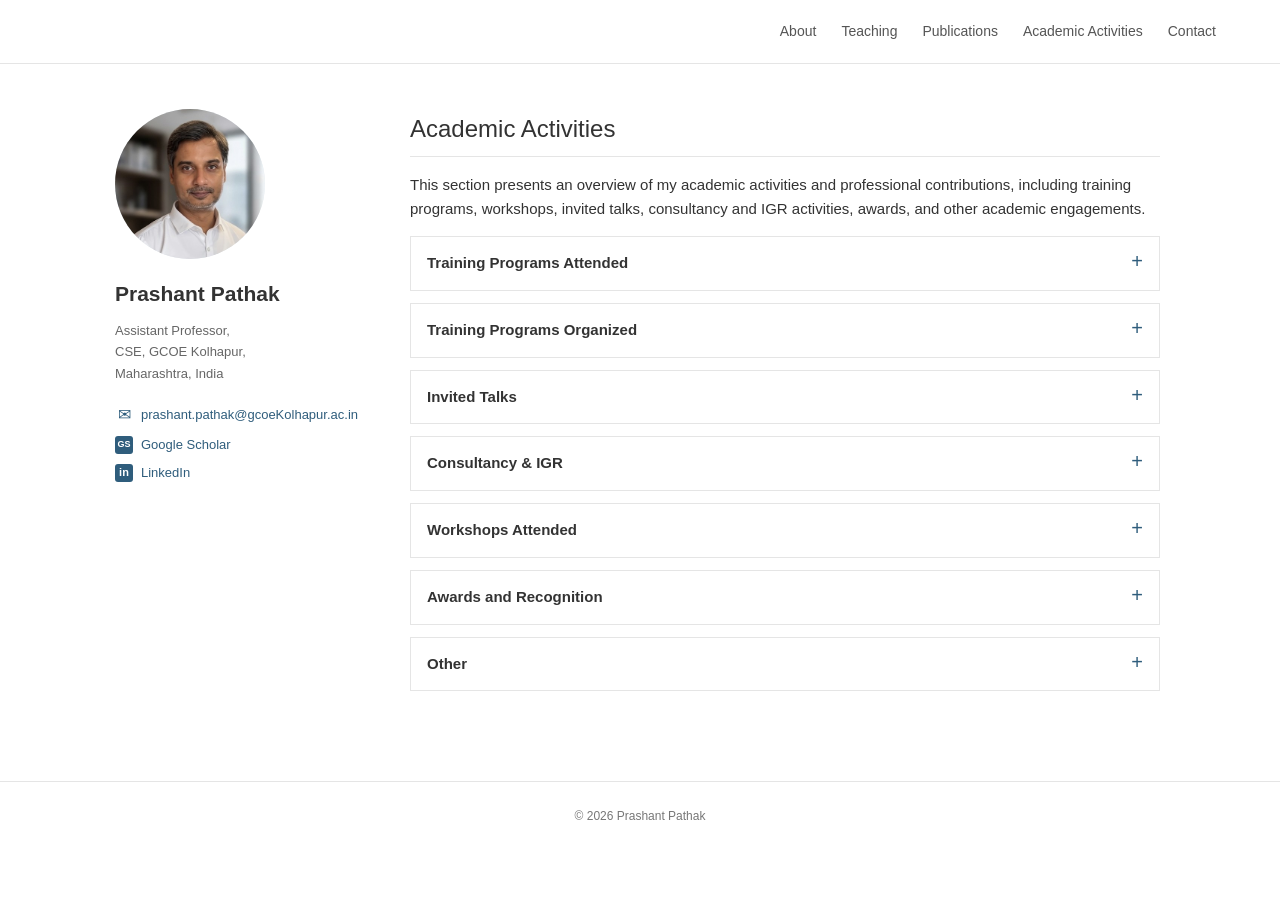
==== academic-activities.html @ aeab1cfc "Create personal academic website" ====
<!DOCTYPE html>
<html lang="en">
<head>
  <meta charset="UTF-8">
  <meta name="viewport" content="width=device-width, initial-scale=1.0">
  <meta name="description" content="Academic activities of Dr. Prashant Digambar Pathak">
  <title>Academic Activities | Prashant Pathak</title>
  <link rel="stylesheet" href="style.css">
  <script src="include.js" defer></script>
</head>
<body>
  <div data-include="header"></div>
  <div class="page">
    <div data-include="sidebar"></div>
    <main class="content">
      <section id="academic-activities">
        <h2>Academic Activities</h2>
        <p>This section presents an overview of my academic activities and professional contributions, including training programs, workshops, invited talks, consultancy and IGR activities, awards, and other academic engagements.</p>

        <details class="activity-panel">
          <summary>Training Programs Attended</summary>
          <ul>
            <li><span class="activity-placeholder">Add training program, organizing institution, and year</span></li>
          </ul>
        </details>

        <details class="activity-panel">
          <summary>Training Programs Organized</summary>
          <ul>
            <li><span class="activity-placeholder">Add program title, role, institution, and year</span></li>
          </ul>
        </details>

        <details class="activity-panel">
          <summary>Invited Talks</summary>
          <ul>
            <li><span class="activity-placeholder">Add talk title, host institution, and date</span></li>
          </ul>
        </details>

        <details class="activity-panel">
          <summary>Consultancy &amp; IGR</summary>
          <ul>
            <li><span class="activity-placeholder">Add consultancy or IGR activity, organization, and year</span></li>
          </ul>
        </details>

        <details class="activity-panel">
          <summary>Workshops Attended</summary>
          <ul>
            <li><span class="activity-placeholder">Add workshop title, organizing institution, and year</span></li>
          </ul>
        </details>

        <details class="activity-panel">
          <summary>Awards and Recognition</summary>
          <ul>
            <li><span class="activity-placeholder">Add award or recognition, awarding body, and year</span></li>
          </ul>
        </details>

        <details class="activity-panel">
          <summary>Other</summary>
          <ul>
            <li><span class="activity-placeholder">Add other academic or professional activity</span></li>
          </ul>
        </details>
      </section>
    </main>
  </div>
  <div data-include="footer"></div>
</body>
</html>
---- style.css ----
:root {
  --accent: #2f5d7c;
  --text: #333;
  --muted: #666;
  --line: #e5e5e5;
  --background: #fff;
}

* { box-sizing: border-box; }
html { scroll-behavior: smooth; }
body {
  margin: 0;
  color: var(--text);
  background: var(--background);
  font-family: -apple-system, BlinkMacSystemFont, "Segoe UI", Arial, sans-serif;
  font-size: 15px;
  line-height: 1.65;
}
a { color: var(--accent); text-decoration: none; }
a:hover { text-decoration: underline; }

.site-header {
  min-height: 64px;
  padding: 0 5%;
  border-bottom: 1px solid var(--line);
  display: flex;
  align-items: center;
  justify-content: space-between;
}
.site-title { color: #222; font-size: 18px; font-weight: 600; }
nav { display: flex; gap: 25px; }
nav a { color: #555; font-size: 14px; }
.menu-toggle { display: none; }

.page {
  max-width: 1100px;
  margin: 45px auto;
  padding: 0 25px;
  display: grid;
  grid-template-columns: 230px minmax(0, 1fr);
  gap: 65px;
}
.sidebar {
  align-self: start;
  position: sticky;
  top: 20px;
  text-align: left;
}
.photo-placeholder,
.sidebar img {
  width: 150px;
  height: 150px;
  margin: 0 0 18px;
  border-radius: 50%;
  object-fit: cover;
}
.photo-placeholder {
  display: grid;
  place-items: center;
  background: #e8eef2;
  color: var(--accent);
  font-size: 32px;
  font-weight: 600;
}
.sidebar h1 { margin: 0 0 8px; font-size: 21px; }
.sidebar p { margin: 0; color: var(--muted); font-size: 13px; }
.contact-list { margin: 20px 0 0; padding: 0; list-style: none; font-size: 13px; }
.contact-list li { margin: 6px 0; }
.contact-list a { display: inline-flex; align-items: center; gap: 8px; }
.link-icon {
  display: inline-grid;
  width: 18px;
  height: 18px;
  place-items: center;
  color: var(--accent);
  font-size: 16px;
  line-height: 1;
}
.link-icon-scholar,
.link-icon-linkedin {
  border-radius: 3px;
  background: var(--accent);
  color: #fff;
  font-size: 9px;
  font-weight: 700;
  letter-spacing: 0;
}
.link-icon-linkedin { font-size: 11px; }

.content { max-width: 750px; }
section { margin-bottom: 45px; scroll-margin-top: 25px; }
h2 { margin: 0 0 16px; padding-bottom: 7px; border-bottom: 1px solid var(--line); font-size: 24px; font-weight: 500; }
h3 { margin: 25px 0 8px; font-size: 17px; }
p { margin: 0 0 14px; }
.experience-list { margin: 8px 0 0 8px; padding-left: 28px; border-left: 2px solid var(--line); }
.experience-item { position: relative; padding-bottom: 8px; }
.experience-item::before {
  position: absolute;
  top: 7px;
  left: -35px;
  width: 10px;
  height: 10px;
  border: 2px solid var(--background);
  border-radius: 50%;
  background: var(--accent);
  box-shadow: 0 0 0 1px var(--accent);
  content: "";
}
.experience-item h3 { margin-top: 0; }
.education-item { display: flex; align-items: flex-start; gap: 14px; margin-bottom: 22px; }
.education-item:last-child { margin-bottom: 0; }
.education-logo { width: 58px; height: 58px; flex: 0 0 58px; object-fit: contain; }
.education-item h3 { margin-top: 0; }
ul, ol { padding-left: 22px; }
li { margin-bottom: 8px; }
.publications { padding-left: 32px; }
.publications li { margin-bottom: 24px; padding-left: 8px; }
.publications li::marker { color: var(--accent); font-weight: 600; }
.publications h3 { margin: 0 0 5px; font-size: 16px; font-weight: 600; line-height: 1.45; }
.publication-authors,
.publication-venue { margin: 0 0 4px; }
.publication-authors { color: var(--text); }
.publication-venue { color: var(--muted); font-size: 14px; }
.teaching-table { width: 100%; border-collapse: collapse; font-size: 14px; }
.teaching-table th,
.teaching-table td { padding: 12px 14px; border-bottom: 1px solid var(--line); text-align: left; vertical-align: top; }
.teaching-table th { color: var(--muted); font-size: 12px; font-weight: 600; letter-spacing: 0.04em; text-transform: uppercase; }
.teaching-table th:first-child,
.teaching-table td:first-child { width: 65%; }
.teaching-placeholder { color: var(--muted); font-style: italic; }
.teaching-template td { border-bottom: 0; }
.activity-panel { margin-bottom: 12px; border: 1px solid var(--line); }
.activity-panel summary { padding: 14px 16px; color: var(--text); font-weight: 600; cursor: pointer; list-style: none; }
.activity-panel summary::-webkit-details-marker { display: none; }
.activity-panel summary::after { float: right; color: var(--accent); content: "+"; font-size: 20px; font-weight: 400; line-height: 1; }
.activity-panel[open] summary { border-bottom: 1px solid var(--line); }
.activity-panel[open] summary::after { content: "-"; }
.activity-panel ul { margin: 0; padding: 14px 28px 8px 38px; }
.activity-placeholder { color: var(--muted); font-style: italic; }

footer { padding: 25px; border-top: 1px solid var(--line); color: #777; text-align: center; font-size: 12px; }

@media (max-width: 720px) {
  .site-header { position: relative; padding: 15px 20px; align-items: center; flex-wrap: wrap; gap: 12px; }
  .site-title { align-self: flex-start; }
  .menu-toggle {
    display: inline-flex;
    align-items: center;
    gap: 8px;
    margin-left: auto;
    padding: 7px 0;
    border: 0;
    background: transparent;
    color: var(--accent);
    font: inherit;
    font-size: 14px;
    cursor: pointer;
  }
  .menu-icon,
  .menu-icon::before,
  .menu-icon::after {
    display: block;
    width: 18px;
    height: 2px;
    background: currentColor;
  }
  .menu-icon { position: relative; }
  .menu-icon::before,
  .menu-icon::after { position: absolute; content: ""; left: 0; }
  .menu-icon::before { top: -6px; }
  .menu-icon::after { top: 6px; }
  nav {
    display: none;
    width: 100%;
    flex-direction: column;
    gap: 0;
    border-top: 1px solid var(--line);
  }
  nav.is-open { display: flex; }
  nav a { padding: 10px 0; border-bottom: 1px solid var(--line); }
  .page { grid-template-columns: 1fr; gap: 40px; margin-top: 35px; }
  .sidebar {
    position: static;
    padding: 20px 0 30px;
    border-bottom: 1px solid var(--line);
    background: var(--background);
    text-align: left;
  }
  .photo-placeholder,
  .sidebar img { margin-left: 0; margin-right: 0; }
  .education-item { gap: 10px; }
  .education-logo { width: 48px; height: 48px; flex-basis: 48px; }
  .teaching-table th,
  .teaching-table td { padding: 10px 8px; }
  .teaching-table th:first-child,
  .teaching-table td:first-child { width: 58%; }
}
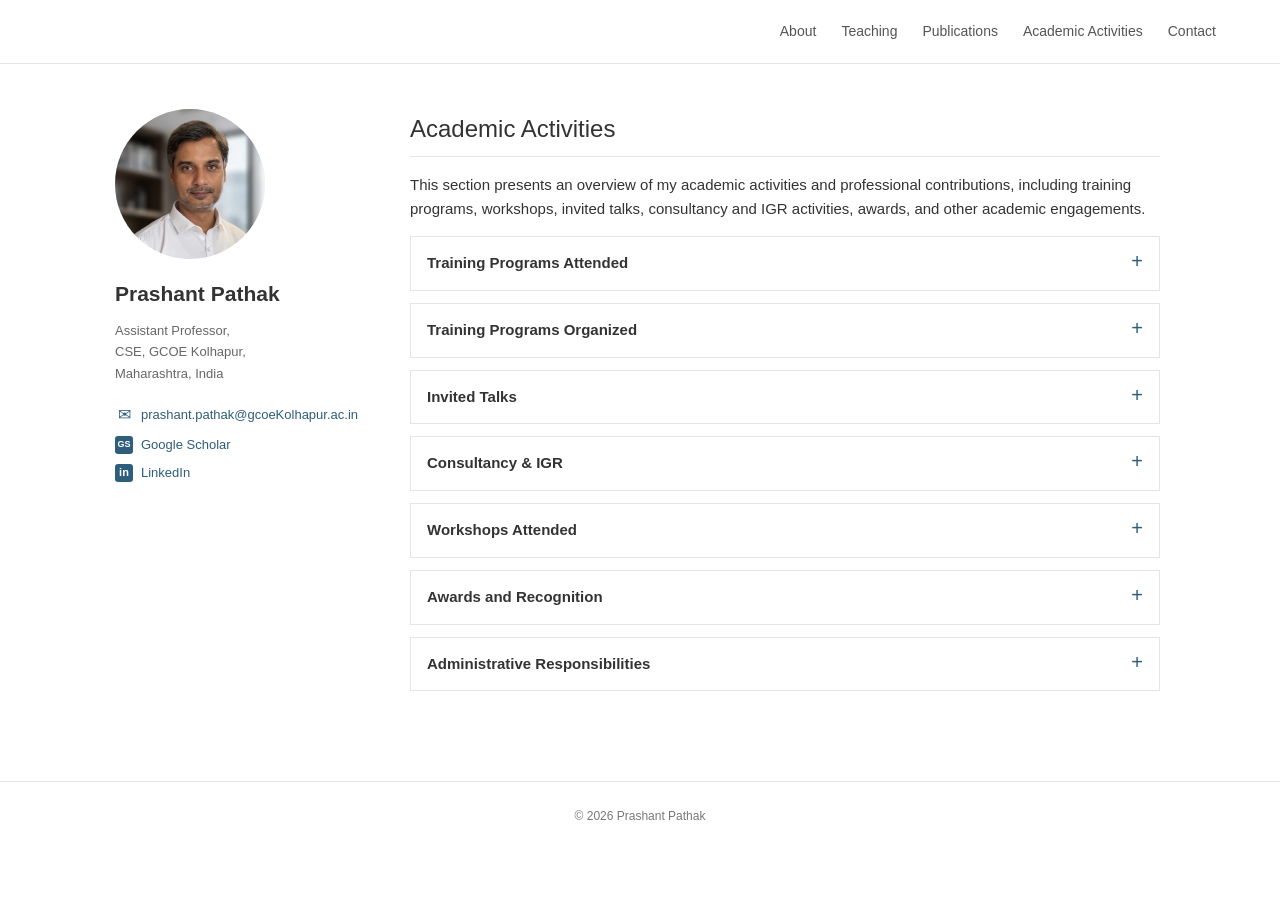
==== commit a42754ec: "Merge branch 'main' of https://github.com/theprashantpathak/theprashantpathak.github.io" ====
--- a/academic-activities.html
+++ b/academic-activities.html
@@ -1,5 +1,6 @@
 <!DOCTYPE html>
 <html lang="en">
+
 <head>
   <meta charset="UTF-8">
   <meta name="viewport" content="width=device-width, initial-scale=1.0">
@@ -8,6 +9,7 @@
   <link rel="stylesheet" href="style.css">
   <script src="include.js" defer></script>
 </head>
+
 <body>
   <div data-include="header"></div>
   <div class="page">
@@ -15,26 +17,125 @@
     <main class="content">
       <section id="academic-activities">
         <h2>Academic Activities</h2>
-        <p>This section presents an overview of my academic activities and professional contributions, including training programs, workshops, invited talks, consultancy and IGR activities, awards, and other academic engagements.</p>
+        <p>This section presents an overview of my academic activities and professional contributions, including
+          training programs, workshops, invited talks, consultancy and IGR activities, awards, and other academic
+          engagements.</p>
 
         <details class="activity-panel">
           <summary>Training Programs Attended</summary>
           <ul>
-            <li><span class="activity-placeholder">Add training program, organizing institution, and year</span></li>
+
+            <li><strong>Android Programming</strong> — CNC Web World, Pune | 12–26 September 2012 | 2 Weeks</li>
+
+            <li><strong>Self Management &amp; Team Management for Success: Breaking the Barriers</strong> — GECA,
+              Aurangabad | 18 September 2012 | 1 Day</li>
+
+            <li><strong>Windows Communication Foundation 4.0</strong> — Seed Infotech, Pune | 28–30 June 2013 | 3 Days
+            </li>
+
+            <li><strong>Big Data Analytics – Foundation</strong> — SkillCert Consultancy, Aurangabad | 10–11 December
+              2014 | 2 Days</li>
+
+            <li><strong>NBA Preparation</strong> — ESCI India, Aurangabad | 20–21 December 2014 | 2 Days</li>
+
+            <li><strong>Cyber Security &amp; Cyber Crimes</strong> — MIT Aurangabad, Aurangabad | 14–15 February 2015 |
+              2 Days</li>
+
+            <li><strong>Faculty Development Program</strong> — Tata Consultancy Services, Pune | 31 March 2016 | 1 Day
+            </li>
+
+            <li><strong>Technology-Driven Innovation &amp; Entrepreneurship</strong> — IIT Bombay, Aurangabad | 8–12
+              February 2017 | 1 Week</li>
+
+            <li><strong>Optimization in Machine Learning</strong> — GECA, Aurangabad | 27 February–3 March 2017 | 1 Week
+            </li>
+
+            <li><strong>Cloud Computing Through ICT</strong> — NITTTR Chandigarh, Aurangabad | 23–27 October 2017 | 1
+              Week</li>
+
+            <li><strong>Python Programming for Image Processing</strong> — GECA, Aurangabad | 19–23 September 2018 | 1
+              Week</li>
+
+            <li><strong>Training the Trainers for the Course: Engineering Exploration</strong> — GECA, Aurangabad | 3–7
+              August 2018 | 1 Week</li>
+
+            <li><strong>Entrepreneurship &amp; Innovation</strong> — GECA, Aurangabad | 8–10 February 2019 | 3 Days</li>
+
+            <li><strong>Marathwada Incubator Bootcamp – Collaborate</strong> — CMIA and MAGIC, Aurangabad | 23–24 March
+              2019 | 2 Days</li>
+
+            <li><strong>Regional Research Symposium on PBL</strong> — KLE Technological University, Hubli | 22–23
+              November 2019 | 2 Days</li>
+
+            <li><strong>Remote Sensing &amp; Geographic Information System</strong> — GECA, Aurangabad | 29 January–2
+              February 2020 | 1 Week</li>
+
+            <li><strong>Reliable Google Cloud Infrastructure: Design and Process</strong> — Coursera, Online | 20
+              February–5 March 2020 | 2 Weeks</li>
+
+            <li><strong>Digital Transformation in Teaching-Learning Process</strong> — IIT Bombay, Online | 6–22 April
+              2020 | 2 Weeks</li>
+
+            <li><strong>Web Application Security Testing with OWASP ZAP</strong> — Coursera, Online | 20–24 April 2020 |
+              1 Week</li>
+
+            <li><strong>User Experience Design – Creating User Profiles</strong> — Coursera, Online | 23–28 April 2020 |
+              1 Week</li>
+
+            <li><strong>Data Science &amp; Application</strong> — Government College of Engineering, Karad, Online | 23
+              May 2020 | 1 Day</li>
+
+            <li><strong>Next-Generation Software Tools &amp; Trends for Industrial Solutions</strong> — GECA, Online |
+              13–17 June 2020 | 1 Week</li>
+
+            <li><strong>Product Development &amp; Industrial Research 2020</strong> — GECA, Online | 6–10 July 2020 | 1
+              Week</li>
+
+            <li><strong>Skill-Based Hiring and Effective Use of LinkedIn</strong> — RMD Sinhagad College, Online | 16
+              July 2020 | 1 Day</li>
+
+            <li><strong>Procurement Through Government e-Marketplace</strong> — GECA, Online | 4 August 2020 | 1 Day
+            </li>
+
+            <li><strong>Experience Design: Design Thinking for Educators in the New Normal</strong> — GECA, Online |
+              24–26 August 2020 | 3 Days</li>
+
+            <li><strong>Behavioural Practices for Maximum Personal Productivity</strong> — Government Polytechnic
+              Nagpur, Online | 21–26 September 2020 | 1 Week</li>
+
+            <li><strong>Indian Patent Filing Procedure, Specification and Search</strong> — RGNIIPM Nagpur, Online | 10
+              March 2021 | 1 Day</li>
+
+            <li><strong>Industrial Training Program on IIoT</strong> — NSIC Hyderabad, Online | 16–30 March 2021 | 2
+              Weeks</li>
+
+            <li><strong>Application Programming Interface</strong> — ACM Hyderabad, Online | 8–22 April 2021 | 3 Days
+            </li>
+
+            <li><strong>Industry-Oriented FDP on Artificial Intelligence</strong> — ATAL and MSME Meerut, Online | 6–11
+              June 2021 | 1 Week</li>
+
+            <li><strong>Product Development &amp; Analysis</strong> — GECA, Online | 21–25 February 2022 | 1 Week
+            </li>
+
+            <li><strong>NITTT Pedagogy 8 Modules</strong> — Online | 2024-25 | 8 Weekss
+            </li>
+
           </ul>
         </details>
 
         <details class="activity-panel">
           <summary>Training Programs Organized</summary>
           <ul>
-            <li><span class="activity-placeholder">Add program title, role, institution, and year</span></li>
+            <li>Next Generation Software Tools & Trends for Industrial Solutions | 13 - 17 Jun 20	| 1 Week |	GECA-Online</li>
           </ul>
         </details>
 
         <details class="activity-panel">
           <summary>Invited Talks</summary>
           <ul>
-            <li><span class="activity-placeholder">Add talk title, host institution, and date</span></li>
+            <li>Organization: Reserve Bank of India | Topic: Computer Fundamentals | Date: 2026</li>
+            <li>Organization: Mahindra CIE | Topic: Industry 4.0 | Date: 2021</li>
           </ul>
         </details>
 
@@ -55,14 +156,22 @@
         <details class="activity-panel">
           <summary>Awards and Recognition</summary>
           <ul>
-            <li><span class="activity-placeholder">Add award or recognition, awarding body, and year</span></li>
+            <li>Best Teaching Assistant Award 2025 | IIT Indore</li>
+            <li>Scholarship for Quality Improvement Programme | IIT Indore | 2023-26</li>
           </ul>
         </details>
 
         <details class="activity-panel">
-          <summary>Other</summary>
+          <summary>Administrative Responsibilities</summary>
           <ul>
-            <li><span class="activity-placeholder">Add other academic or professional activity</span></li>
+            <li>Library Coordinator | GEOE, Kolhapur | 2026-Present</li>
+            <li>SIH SPOC | GEOE Kolhapur | 2026-Present</li>
+            <li>Website Management | GEOE, Ch. Sambhajinagar | 2015-2023</li>
+            <li>Data Center Incharge | GEOE, Ch. Sambhajinagar | 2018-2023</li>
+            <li>Social Media Expert | Election Commission | 2019</li>
+            <li>Hostel Warden | GEOE, Ch. Sambhajinagar | 2020-2023</li>
+            <li>Library Coordinator | GEOE, Kolhapur | 2026-Present</li>
+            <li>SIH Coordinator | GEOE, Ch. Sambhajinagar | 2017-18</li>
           </ul>
         </details>
       </section>
@@ -70,4 +179,5 @@
   </div>
   <div data-include="footer"></div>
 </body>
-</html>
+
+</html>
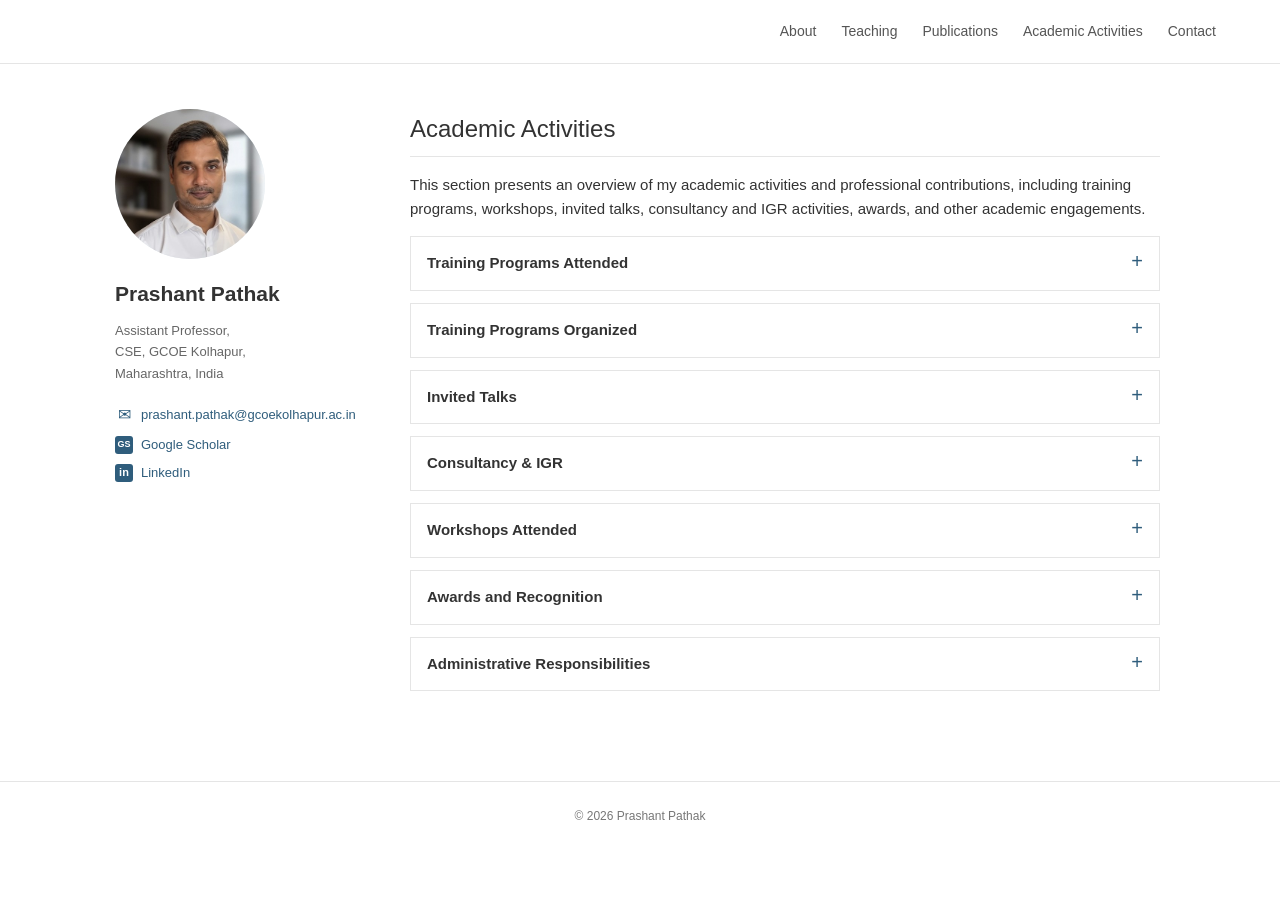
==== commit 0999c9c0: "Second Revision" ====
--- a/academic-activities.html
+++ b/academic-activities.html
@@ -139,10 +139,14 @@
           </ul>
         </details>
 
+
+
         <details class="activity-panel">
           <summary>Consultancy &amp; IGR</summary>
           <ul>
-            <li><span class="activity-placeholder">Add consultancy or IGR activity, organization, and year</span></li>
+            <li>Developed Android Application to manage construction progress for Commisioner Office, GCOE Ch. Sambhajinagar</li>
+            <li>Developed Legal Tracking System for Commisioner Office, GCOE Ch. Sambhajinagar</li>
+            <li>Third Party Testing services for various government projects, GCOE Ch. Sambhajinagar</li>
           </ul>
         </details>
 
@@ -156,6 +160,8 @@
         <details class="activity-panel">
           <summary>Awards and Recognition</summary>
           <ul>
+            <li>Reviewer for Computers and Electronics in Agriculture Journal, Elsevier</li>
+            <li>Reviewer for Computer Vision and Image Processing Conference</li>
             <li>Best Teaching Assistant Award 2025 | IIT Indore</li>
             <li>Scholarship for Quality Improvement Programme | IIT Indore | 2023-26</li>
           </ul>
@@ -168,7 +174,7 @@
             <li>SIH SPOC | GEOE Kolhapur | 2026-Present</li>
             <li>Website Management | GEOE, Ch. Sambhajinagar | 2015-2023</li>
             <li>Data Center Incharge | GEOE, Ch. Sambhajinagar | 2018-2023</li>
-            <li>Social Media Expert | Election Commission | 2019</li>
+            <li>Social Media Expert | General Election  | 2019</li>
             <li>Hostel Warden | GEOE, Ch. Sambhajinagar | 2020-2023</li>
             <li>Library Coordinator | GEOE, Kolhapur | 2026-Present</li>
             <li>SIH Coordinator | GEOE, Ch. Sambhajinagar | 2017-18</li>
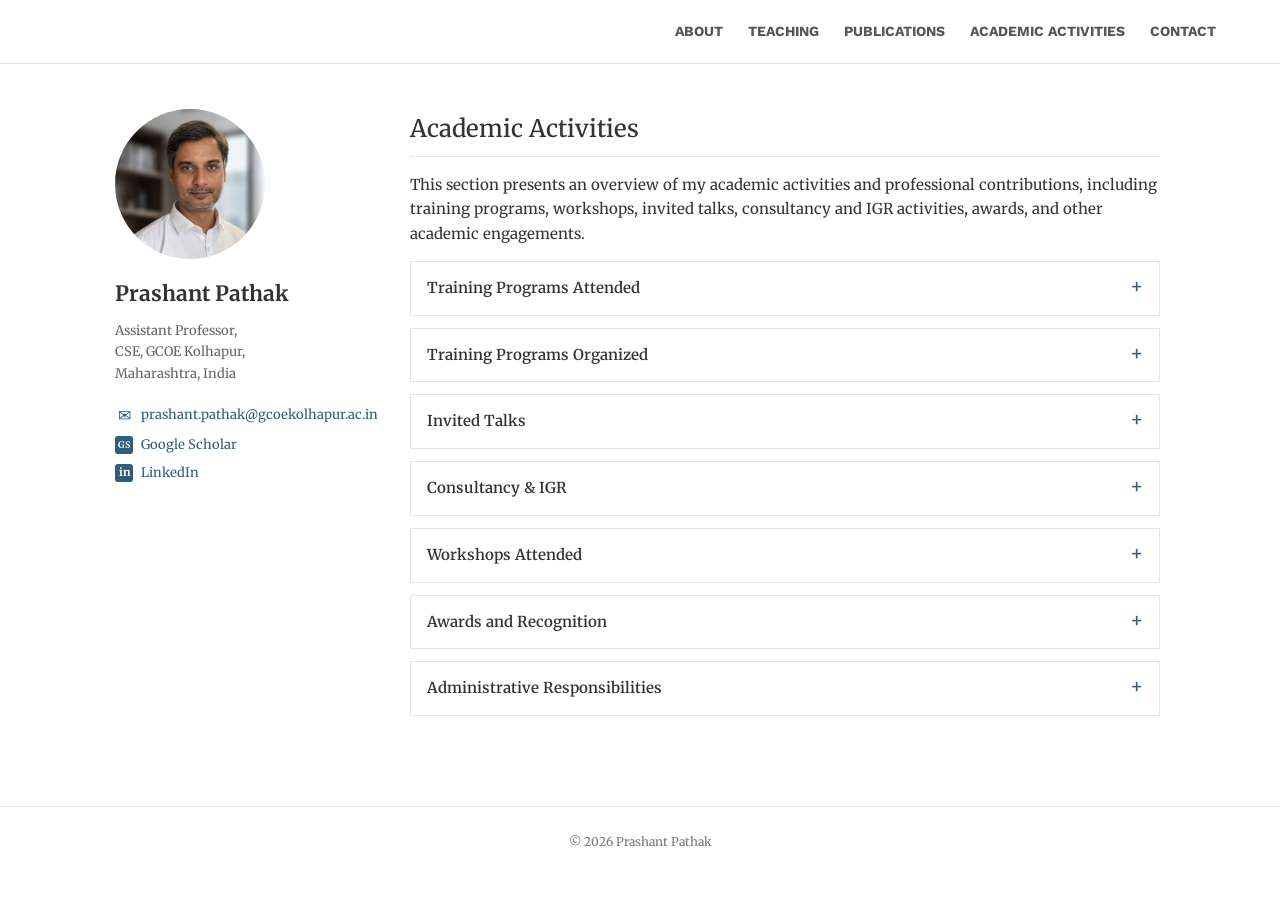
==== commit 11b08149: "Third Revision" ====
--- a/academic-activities.html
+++ b/academic-activities.html
@@ -8,6 +8,9 @@
   <title>Academic Activities | Prashant Pathak</title>
   <link rel="stylesheet" href="style.css">
   <script src="include.js" defer></script>
+    <link rel="preconnect" href="https://fonts.googleapis.com">
+  <link rel="preconnect" href="https://fonts.gstatic.com" crossorigin>
+  <link href="https://fonts.googleapis.com/css2?family=Merriweather:ital,opsz,wght@0,18..144,300..900;1,18..144,300..900&family=Work+Sans:ital,wght@0,100..900;1,100..900&display=swap" rel="stylesheet">
 </head>
 
 <body>
@@ -27,6 +30,113 @@
 
             <li><strong>Android Programming</strong> — CNC Web World, Pune | 12–26 September 2012 | 2 Weeks</li>
 
+
+
+            <li><strong>Technology-Driven Innovation &amp; Entrepreneurship</strong> — IIT Bombay, Aurangabad | 8–12
+              February 2017 | 1 Week</li>
+
+            <li><strong>Optimization in Machine Learning</strong> — GECA, Aurangabad | 27 February–3 March 2017 | 1 Week
+            </li>
+
+            <li><strong>Cloud Computing Through ICT</strong> — NITTTR Chandigarh, Aurangabad | 23–27 October 2017 | 1
+              Week</li>
+
+            <li><strong>Python Programming for Image Processing</strong> — GECA, Aurangabad | 19–23 September 2018 | 1
+              Week</li>
+
+            <li><strong>Training the Trainers for the Course: Engineering Exploration</strong> — GECA, Aurangabad | 3–7
+              August 2018 | 1 Week</li>
+
+
+
+            <li><strong>Remote Sensing &amp; Geographic Information System</strong> — GECA, Aurangabad | 29 January–2
+              February 2020 | 1 Week</li>
+
+            <li><strong>Reliable Google Cloud Infrastructure: Design and Process</strong> — Coursera, Online | 20
+              February–5 March 2020 | 2 Weeks</li>
+
+            <li><strong>Digital Transformation in Teaching-Learning Process</strong> — IIT Bombay, Online | 6–22 April
+              2020 | 2 Weeks</li>
+
+            <li><strong>Web Application Security Testing with OWASP ZAP</strong> — Coursera, Online | 20–24 April 2020 |
+              1 Week</li>
+
+            <li><strong>User Experience Design – Creating User Profiles</strong> — Coursera, Online | 23–28 April 2020 |
+              1 Week</li>
+
+
+
+            <li><strong>Behavioural Practices for Maximum Personal Productivity</strong> — Government Polytechnic
+              Nagpur, Online | 21–26 September 2020 | 1 Week</li>
+
+
+
+            <li><strong>Industrial Training Program on IIoT</strong> — NSIC Hyderabad, Online | 16–30 March 2021 | 2
+              Weeks</li>
+
+            <li><strong>Next-Generation Software Tools &amp; Trends for Industrial Solutions</strong> — GECA, Online |
+              13–17 June 2020 | 1 Week</li>
+
+            <li><strong>Product Development &amp; Industrial Research 2020</strong> — GECA, Online | 6–10 July 2020 | 1
+              Week</li>
+
+            <li><strong>Industry-Oriented FDP on Artificial Intelligence</strong> — ATAL and MSME Meerut, Online | 6–11
+              June 2021 | 1 Week</li>
+
+            <li><strong>Product Development &amp; Analysis</strong> — GECA, Online | 21–25 February 2022 | 1 Week
+            </li>
+
+            <li><strong>NITTT - Orientation Towards Technical Education and Curriculum Aspects</strong> — NPTEL Online | 1 Week
+            </li>
+              <li><strong>NITTT - Professional Ethics and Sustainability</strong> — NPTEL Online | 1 Week
+            </li>
+              <li><strong>NITTT - Communication Skills, Modes and Knowledge Dissemination</strong> — NPTEL Online | 1 Week
+            </li>
+              <li><strong>NITTT - Instructional Planning and Delivery</strong> — NPTEL Online | 1 Week
+            </li>
+              <li><strong>NITTT - Technology Enabled Learning and Life-Long Self Learning</strong> — NPTEL Online | 1 Week
+            </li>
+              <li><strong>NITTT - Student Assessment and Evaluation</strong> — NPTEL Online | 1 Week
+            </li>
+              <li><strong>Creative Problem Solving, Innovation and Meaningful R and D</strong> — NPTEL Online | 1 Week
+            </li>
+              <li><strong>NITTT - sInstitutional Management and Administrative Procedures</strong> — NPTEL Online | 1 Week
+            </li>
+
+          </ul>
+        </details>
+
+        <details class="activity-panel">
+          <summary>Training Programs Organized</summary>
+          <ul>
+            <li>Next Generation Software Tools & Trends for Industrial Solutions | 13 - 17 Jun 20 | 1 Week | GECA-Online
+            </li>
+          </ul>
+        </details>
+
+        <details class="activity-panel">
+          <summary>Invited Talks</summary>
+          <ul>
+            <li>Organization: Reserve Bank of India | Topic: Computer Fundamentals | Date: 2026</li>
+            <li>Organization: Mahindra CIE | Topic: Industry 4.0 | Date: 2021</li>
+          </ul>
+        </details>
+
+
+
+        <details class="activity-panel">
+          <summary>Consultancy &amp; IGR</summary>
+          <ul>
+            <li>Developed Android Application to manage construction progress for Commisioner Office, GCOE Ch.
+              Sambhajinagar</li>
+            <li>Developed Legal Tracking System for Municipal Commissioner Office, GCOE Ch. Sambhajinagar</li>
+            <li>Third Party Testing services for various government projects, GCOE Ch. Sambhajinagar</li>
+          </ul>
+        </details>
+
+        <details class="activity-panel">
+          <summary>Workshops Attended</summary>
+          <ul>
             <li><strong>Self Management &amp; Team Management for Success: Breaking the Barriers</strong> — GECA,
               Aurangabad | 18 September 2012 | 1 Day</li>
 
@@ -44,20 +154,16 @@
             <li><strong>Faculty Development Program</strong> — Tata Consultancy Services, Pune | 31 March 2016 | 1 Day
             </li>
 
-            <li><strong>Technology-Driven Innovation &amp; Entrepreneurship</strong> — IIT Bombay, Aurangabad | 8–12
-              February 2017 | 1 Week</li>
-
-            <li><strong>Optimization in Machine Learning</strong> — GECA, Aurangabad | 27 February–3 March 2017 | 1 Week
-            </li>
-
-            <li><strong>Cloud Computing Through ICT</strong> — NITTTR Chandigarh, Aurangabad | 23–27 October 2017 | 1
-              Week</li>
-
-            <li><strong>Python Programming for Image Processing</strong> — GECA, Aurangabad | 19–23 September 2018 | 1
-              Week</li>
-
-            <li><strong>Training the Trainers for the Course: Engineering Exploration</strong> — GECA, Aurangabad | 3–7
-              August 2018 | 1 Week</li>
+            <li><strong>Skill-Based Hiring and Effective Use of LinkedIn</strong> — RMD Sinhagad College, Online | 16
+              July 2020 | 1 Day</li>
+
+            <li><strong>Procurement Through Government e-Marketplace</strong> — GECA, Online | 4 August 2020 | 1 Day
+            </li>
+
+
+
+            <li><strong>Data Science &amp; Application</strong> — Government College of Engineering, Karad, Online | 23
+              May 2020 | 1 Day</li>
 
             <li><strong>Entrepreneurship &amp; Innovation</strong> — GECA, Aurangabad | 8–10 February 2019 | 3 Days</li>
 
@@ -67,93 +173,13 @@
             <li><strong>Regional Research Symposium on PBL</strong> — KLE Technological University, Hubli | 22–23
               November 2019 | 2 Days</li>
 
-            <li><strong>Remote Sensing &amp; Geographic Information System</strong> — GECA, Aurangabad | 29 January–2
-              February 2020 | 1 Week</li>
-
-            <li><strong>Reliable Google Cloud Infrastructure: Design and Process</strong> — Coursera, Online | 20
-              February–5 March 2020 | 2 Weeks</li>
-
-            <li><strong>Digital Transformation in Teaching-Learning Process</strong> — IIT Bombay, Online | 6–22 April
-              2020 | 2 Weeks</li>
-
-            <li><strong>Web Application Security Testing with OWASP ZAP</strong> — Coursera, Online | 20–24 April 2020 |
-              1 Week</li>
-
-            <li><strong>User Experience Design – Creating User Profiles</strong> — Coursera, Online | 23–28 April 2020 |
-              1 Week</li>
-
-            <li><strong>Data Science &amp; Application</strong> — Government College of Engineering, Karad, Online | 23
-              May 2020 | 1 Day</li>
-
-            <li><strong>Next-Generation Software Tools &amp; Trends for Industrial Solutions</strong> — GECA, Online |
-              13–17 June 2020 | 1 Week</li>
-
-            <li><strong>Product Development &amp; Industrial Research 2020</strong> — GECA, Online | 6–10 July 2020 | 1
-              Week</li>
-
-            <li><strong>Skill-Based Hiring and Effective Use of LinkedIn</strong> — RMD Sinhagad College, Online | 16
-              July 2020 | 1 Day</li>
-
-            <li><strong>Procurement Through Government e-Marketplace</strong> — GECA, Online | 4 August 2020 | 1 Day
-            </li>
-
             <li><strong>Experience Design: Design Thinking for Educators in the New Normal</strong> — GECA, Online |
               24–26 August 2020 | 3 Days</li>
 
-            <li><strong>Behavioural Practices for Maximum Personal Productivity</strong> — Government Polytechnic
-              Nagpur, Online | 21–26 September 2020 | 1 Week</li>
-
             <li><strong>Indian Patent Filing Procedure, Specification and Search</strong> — RGNIIPM Nagpur, Online | 10
               March 2021 | 1 Day</li>
-
-            <li><strong>Industrial Training Program on IIoT</strong> — NSIC Hyderabad, Online | 16–30 March 2021 | 2
-              Weeks</li>
-
             <li><strong>Application Programming Interface</strong> — ACM Hyderabad, Online | 8–22 April 2021 | 3 Days
             </li>
-
-            <li><strong>Industry-Oriented FDP on Artificial Intelligence</strong> — ATAL and MSME Meerut, Online | 6–11
-              June 2021 | 1 Week</li>
-
-            <li><strong>Product Development &amp; Analysis</strong> — GECA, Online | 21–25 February 2022 | 1 Week
-            </li>
-
-            <li><strong>NITTT Pedagogy 8 Modules</strong> — Online | 2024-25 | 8 Weekss
-            </li>
-
-          </ul>
-        </details>
-
-        <details class="activity-panel">
-          <summary>Training Programs Organized</summary>
-          <ul>
-            <li>Next Generation Software Tools & Trends for Industrial Solutions | 13 - 17 Jun 20	| 1 Week |	GECA-Online</li>
-          </ul>
-        </details>
-
-        <details class="activity-panel">
-          <summary>Invited Talks</summary>
-          <ul>
-            <li>Organization: Reserve Bank of India | Topic: Computer Fundamentals | Date: 2026</li>
-            <li>Organization: Mahindra CIE | Topic: Industry 4.0 | Date: 2021</li>
-          </ul>
-        </details>
-
-
-
-        <details class="activity-panel">
-          <summary>Consultancy &amp; IGR</summary>
-          <ul>
-            <li>Developed Android Application to manage construction progress for Commisioner Office, GCOE Ch. Sambhajinagar</li>
-            <li>Developed Legal Tracking System for Commisioner Office, GCOE Ch. Sambhajinagar</li>
-            <li>Third Party Testing services for various government projects, GCOE Ch. Sambhajinagar</li>
-          </ul>
-        </details>
-
-        <details class="activity-panel">
-          <summary>Workshops Attended</summary>
-          <ul>
-            <li><span class="activity-placeholder">Add workshop title, organizing institution, and year</span></li>
           </ul>
         </details>
 
@@ -174,7 +200,7 @@
             <li>SIH SPOC | GEOE Kolhapur | 2026-Present</li>
             <li>Website Management | GEOE, Ch. Sambhajinagar | 2015-2023</li>
             <li>Data Center Incharge | GEOE, Ch. Sambhajinagar | 2018-2023</li>
-            <li>Social Media Expert | General Election  | 2019</li>
+            <li>Social Media Expert | General Election | 2019</li>
             <li>Hostel Warden | GEOE, Ch. Sambhajinagar | 2020-2023</li>
             <li>Library Coordinator | GEOE, Kolhapur | 2026-Present</li>
             <li>SIH Coordinator | GEOE, Ch. Sambhajinagar | 2017-18</li>
--- a/style.css
+++ b/style.css
@@ -12,9 +12,15 @@
   margin: 0;
   color: var(--text);
   background: var(--background);
-  font-family: -apple-system, BlinkMacSystemFont, "Segoe UI", Arial, sans-serif;
+  /* font-family: -apple-system, BlinkMacSystemFont, "Segoe UI", Arial, sans-serif; */
+   font-family: "Merriweather", serif;
+  font-optical-sizing: auto;
+  font-style: normal;
+  font-variation-settings:
+    "wdth" 100;
   font-size: 15px;
   line-height: 1.65;
+  
 }
 a { color: var(--accent); text-decoration: none; }
 a:hover { text-decoration: underline; }
@@ -27,9 +33,25 @@
   align-items: center;
   justify-content: space-between;
 }
+
+.merriweather-font {
+  font-family: "Merriweather", serif;
+  font-optical-sizing: auto;
+  font-style: normal;
+  font-variation-settings:
+    "wdth" 100;
+}
+
+.work-sans-font {
+  font-family: "Work Sans", sans-serif;
+  font-optical-sizing: auto;
+  font-style: normal;
+}
 .site-title { color: #222; font-size: 18px; font-weight: 600; }
 nav { display: flex; gap: 25px; }
-nav a { color: #555; font-size: 14px; }
+nav a { color: #555; font-size: 14px;    text-transform: uppercase;
+    font-weight: bold; font-family: "Work Sans", sans-serif;
+  font-optical-sizing: auto; }
 .menu-toggle { display: none; }
 
 .page {
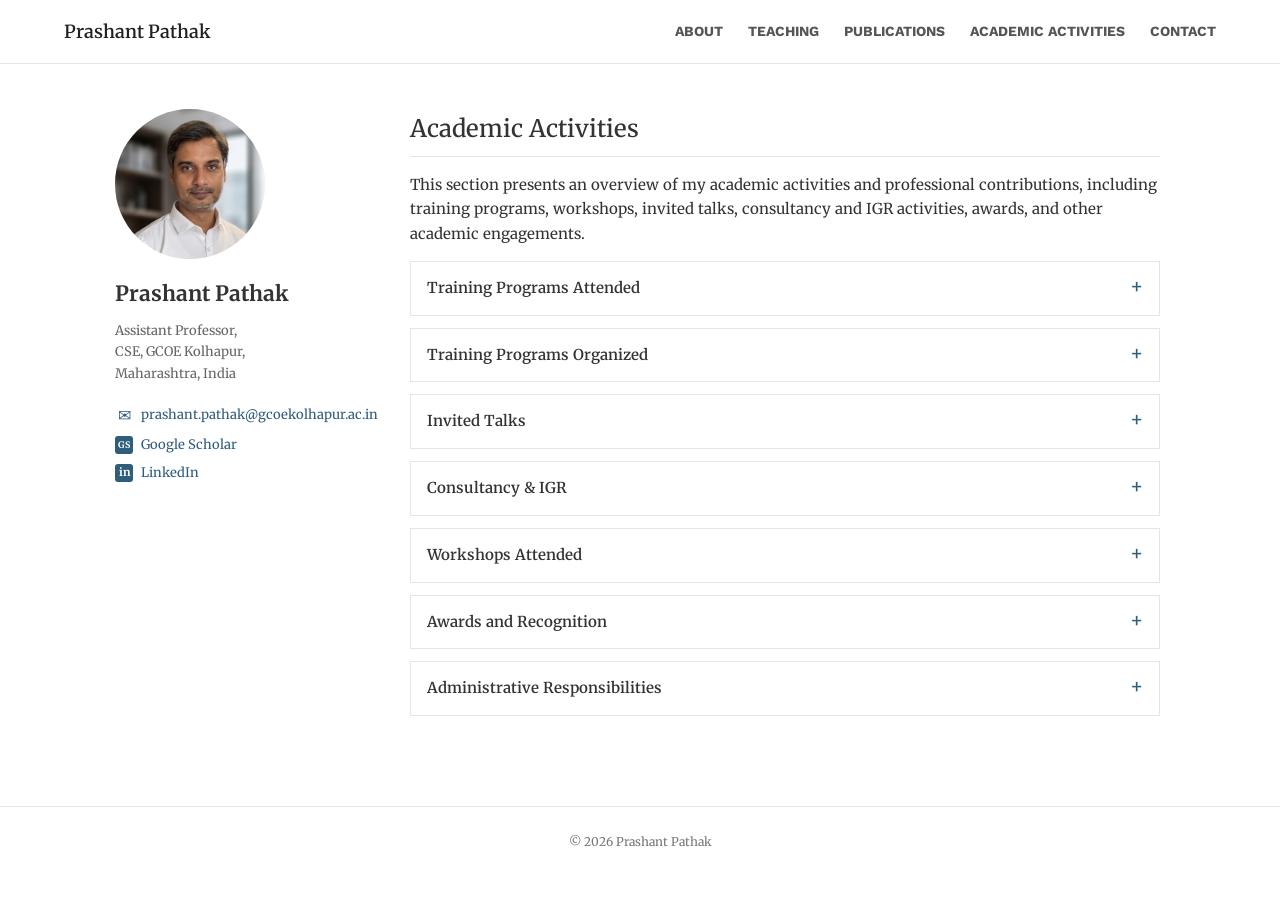
==== commit 3a3da40b: "26082026" ====
--- a/academic-activities.html
+++ b/academic-activities.html
@@ -98,9 +98,9 @@
             </li>
               <li><strong>NITTT - Student Assessment and Evaluation</strong> — NPTEL Online | 1 Week
             </li>
-              <li><strong>Creative Problem Solving, Innovation and Meaningful R and D</strong> — NPTEL Online | 1 Week
-            </li>
-              <li><strong>NITTT - sInstitutional Management and Administrative Procedures</strong> — NPTEL Online | 1 Week
+              <li><strong>NITTT - Creative Problem Solving, Innovation and Meaningful R and D</strong> — NPTEL Online | 1 Week
+            </li>
+              <li><strong>NITTT - Institutional Management and Administrative Procedures</strong> — NPTEL Online | 1 Week
             </li>
 
           </ul>
